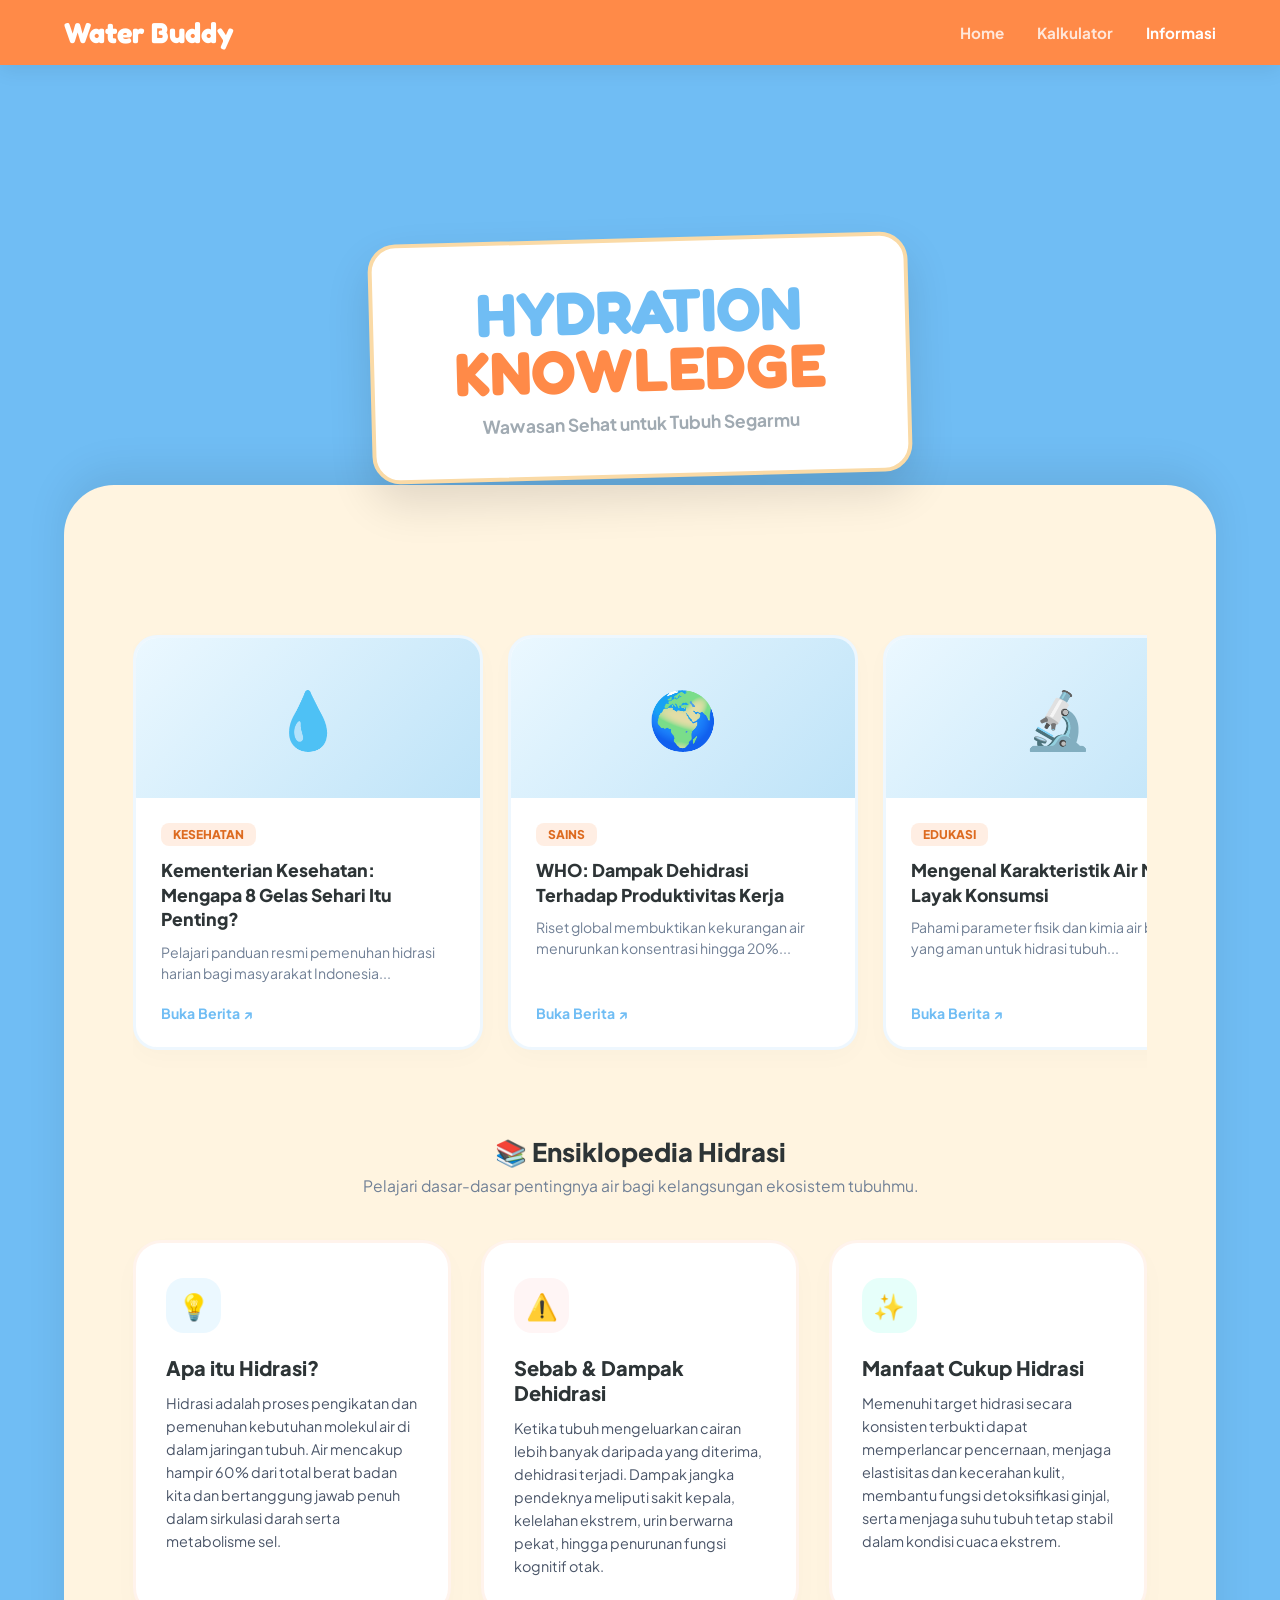
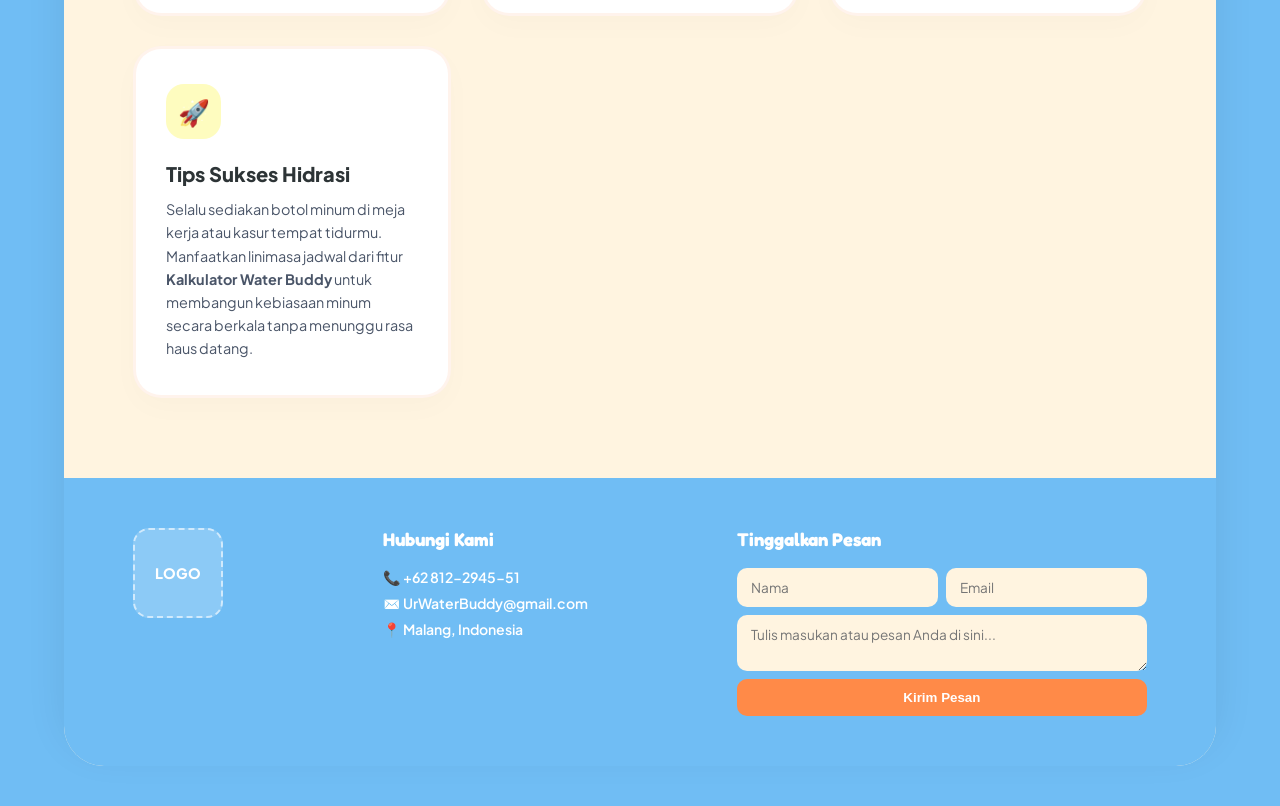
==== informasi.html @ 2d0f349b "Add files via upload" ====
<!DOCTYPE html>
<html lang="id">
<head>
    <meta charset="UTF-8">
    <meta name="viewport" content="width=device-width, initial-scale=1.0">
    <title>Water Buddy - Informasi Hidrasi</title>
    <link rel="stylesheet" href="Informasistyle.css">
    <link href="https://fonts.googleapis.com/css2?family=Fredoka:wght@500;700&family=Plus+Jakarta+Sans:wght@600;700;800&display=swap" rel="stylesheet">
</head>
<body>

    <header id="navbar">
        <div class="nav-container">
            <div class="logo">Water Buddy</div>
            <nav class="nav-links">
                <a href="home.html">Home</a>
                <a href="kalkulator.html">Kalkulator</a>
                <a href="informasi.html" class="active">Informasi</a>
            </nav>
        </div>
    </header>

    <div class="full-blue-canvas">
        
        <div class="bubble-ambient-container">
            <div class="bubble"></div>
            <div class="bubble"></div>
            <div class="bubble"></div>
            <div class="bubble"></div>
            <div class="bubble"></div>
            <div class="bubble"></div>
            <div class="bubble"></div>
            <div class="bubble"></div>
        </div>

        <section class="hero-wrapper">
            <div class="hero-title-overlay">
                <div class="floating-title-card">
                    <h1>HYDRATION<br><span class="orange-text">KNOWLEDGE</span></h1>
                    <p class="tagline">Wawasan Sehat untuk Tubuh Segarmu</p>
                </div>
            </div>
        </section>

        <main class="cream-layer-content">
            
            <section class="slider-section-wrapper">
                
                <div class="news-slider-container" id="news-slider">
                    
                    <a href="https://www.kemkes.go.id" target="_blank" rel="noopener noreferrer" class="news-card">
                        <div class="card-image-placeholder">💧</div>
                        <div class="card-info-content">
                            <span class="news-tag">Kesehatan</span>
                            <h3>Kementerian Kesehatan: Mengapa 8 Gelas Sehari Itu Penting?</h3>
                            <p>Pelajari panduan resmi pemenuhan hidrasi harian bagi masyarakat Indonesia...</p>
                            <span class="read-more-lbl">Buka Berita ↗</span>
                        </div>
                    </a>

                    <a href="https://www.who.int" target="_blank" rel="noopener noreferrer" class="news-card">
                        <div class="card-image-placeholder">🌍</div>
                        <div class="card-info-content">
                            <span class="news-tag">Sains</span>
                            <h3>WHO: Dampak Dehidrasi Terhadap Produktivitas Kerja</h3>
                            <p>Riset global membuktikan kekurangan air menurunkan konsentrasi hingga 20%...</p>
                            <span class="read-more-lbl">Buka Berita ↗</span>
                        </div>
                    </a>

                    <a href="https://www.purnamalab.com" target="_blank" rel="noopener noreferrer" class="news-card">
                        <div class="card-image-placeholder">🔬</div>
                        <div class="card-info-content">
                            <span class="news-tag">Edukasi</span>
                            <h3>Mengenal Karakteristik Air Minum Layak Konsumsi</h3>
                            <p>Pahami parameter fisik dan kimia air bersih yang aman untuk hidrasi tubuh...</p>
                            <span class="read-more-lbl">Buka Berita ↗</span>
                        </div>
                    </a>

                    <a href="https://www.klikdokter.com" target="_blank" rel="noopener noreferrer" class="news-card">
                        <div class="card-image-placeholder">🏃‍♂️</div>
                        <div class="card-info-content">
                            <span class="news-tag">Olahraga</span>
                            <h3>Aturan Minum Air Saat Berolahraga Berat</h3>
                            <p>Jangan tunggu haus! Ini takaran rehidrasi terbaik sebelum dan sesudah olahraga...</p>
                            <span class="read-more-lbl">Buka Berita ↗</span>
                        </div>
                    </a>

                </div>
            </section>

            <section class="edu-grid-section-wrapper">
                <h2 class="panel-title-highlight text-center">📚 Ensiklopedia Hidrasi</h2>
                <p class="edu-subtitle text-center">Pelajari dasar-dasar pentingnya air bagi kelangsungan ekosistem tubuhmu.</p>
                
                <div class="edu-grid-container">
                    
                    <div class="edu-card animate-card">
                        <div class="edu-icon-circle">💡</div>
                        <h3>Apa itu Hidrasi?</h3>
                        <p>Hidrasi adalah proses pengikatan dan pemenuhan kebutuhan molekul air di dalam jaringan tubuh. Air mencakup hampir 60% dari total berat badan kita dan bertanggung jawab penuh dalam sirkulasi darah serta metabolisme sel.</p>
                    </div>

                    <div class="edu-card animate-card">
                        <div class="edu-icon-circle">⚠️</div>
                        <h3>Sebab & Dampak Dehidrasi</h3>
                        <p>Ketika tubuh mengeluarkan cairan lebih banyak daripada yang diterima, dehidrasi terjadi. Dampak jangka pendeknya meliputi sakit kepala, kelelahan ekstrem, urin berwarna pekat, hingga penurunan fungsi kognitif otak.</p>
                    </div>

                    <div class="edu-card animate-card">
                        <div class="edu-icon-circle">✨</div>
                        <h3>Manfaat Cukup Hidrasi</h3>
                        <p>Memenuhi target hidrasi secara konsisten terbukti dapat memperlancar pencernaan, menjaga elastisitas dan kecerahan kulit, membantu fungsi detoksifikasi ginjal, serta menjaga suhu tubuh tetap stabil dalam kondisi cuaca ekstrem.</p>
                    </div>

                    <div class="edu-card animate-card">
                        <div class="edu-icon-circle">🚀</div>
                        <h3>Tips Sukses Hidrasi</h3>
                        <p>Selalu sediakan botol minum di meja kerja atau kasur tempat tidurmu. Manfaatkan linimasa jadwal dari fitur <b>Kalkulator Water Buddy</b> untuk membangun kebiasaan minum secara berkala tanpa menunggu rasa haus datang.</p>
                    </div>

                </div>
            </section>

            <footer class="embedded-footer">
                <div class="footer-grid">
                    <div class="footer-col logo-space">
                        <div class="dashed-logo-box">LOGO</div>
                    </div>
                    <div class="footer-col contact-space">
                        <h4>Hubungi Kami</h4>
                        <p>📞 +62 812-2945-51</p>
                        <p>✉️ UrWaterBuddy@gmail.com</p>
                        <p>📍 Malang, Indonesia</p>
                    </div>
                    <div class="footer-col form-space">
                        <h4>Tinggalkan Pesan</h4>
                        <form onsubmit="event.preventDefault(); alert('Pesan Anda berhasil dikirim!');">
                            <div class="twin-input-row">
                                <input type="text" placeholder="Nama" required>
                                <input type="email" placeholder="Email" required>
                            </div>
                            <textarea placeholder="Tulis masukan atau pesan Anda di sini..." rows="2" required></textarea>
                            <button type="submit" class="submit-form-btn">Kirim Pesan</button>
                        </form>
                    </div>
                </div>
            </footer>

        </main>

    </div>

    <script src="Informasiscript.js"></script>
</body>
</html>
---- Informasistyle.css ----
/* ==========================================================================
   RESET SYSTEM, VARIABLES & BASE STYLES (Sama dengan Home)
   ========================================================================== */
* {
    margin: 0;
    padding: 0;
    box-sizing: border-box;
}

:root {
    --bg-blue: #70BDF4;
    --layer-cream: #FFF4E0;
    --orange-pop: #FF8A48;
    --water-blue: #5BC0F8;
    --text-charcoal: #2D3436;
}

body {
    background-color: var(--bg-blue);
    font-family: 'Plus Jakarta Sans', sans-serif;
    color: var(--text-charcoal);
}

/* ==========================================================================
   HEADER / NAVBAR STYLE
   ========================================================================== */
#navbar {
    position: fixed;
    top: 0; left: 0; width: 100%;
    padding: 15px 0;
    z-index: 1000;
    background: var(--orange-pop);
    box-shadow: 0 4px 20px rgba(0, 0, 0, 0.08);
    transition: all 0.3s ease;
}

#navbar.scrolled {
    padding: 10px 0;
    background: rgba(255, 138, 72, 0.85);
    backdrop-filter: blur(15px);
    -webkit-backdrop-filter: blur(15px);
}

.nav-container {
    width: 90%;
    max-width: 1200px;
    margin: 0 auto;
    display: flex;
    justify-content: space-between;
    align-items: center;
}

.logo {
    font-family: 'Fredoka', sans-serif;
    font-size: 1.8rem;
    font-weight: 700;
    color: white;
}

.nav-links a {
    text-decoration: none;
    color: white;
    font-weight: 700;
    margin-left: 30px;
    font-size: 0.95rem;
    opacity: 0.8;
    transition: opacity 0.2s;
}

.nav-links a:hover, .nav-links a.active {
    opacity: 1;
}

/* ==========================================================================
   AMBIENT GELEMBUNG SYSTEM
   ========================================================================== */
.full-blue-canvas {
    position: relative;
    width: 100%;
    padding: 0 5% 40px 5%;
}

.bubble-ambient-container {
    position: absolute;
    top: 0; left: 0; width: 100%; height: 480px;
    pointer-events: none;
    z-index: 1;
    overflow: hidden;
}

.bubble {
    position: absolute;
    top: 100%;
    background: rgba(255, 255, 255, 0.25);
    border: 1px solid rgba(255, 255, 255, 0.45);
    border-radius: 50%;
    animation: floatUpTop 8s infinite linear;
}

.bubble::before {
    content: '';
    position: absolute;
    top: 20%; left: 20%; width: 25%; height: 25%;
    background: rgba(255, 255, 255, 0.4);
    border-radius: 50%;
}

.bubble:nth-child(1) { width: 35px; height: 35px; left: 8%;  animation-duration: 7s;  animation-delay: 0s; }
.bubble:nth-child(2) { width: 20px; height: 20px; left: 20%; animation-duration: 9s;  animation-delay: 2s; }
.bubble:nth-child(3) { width: 50px; height: 50px; left: 35%; animation-duration: 11s; animation-delay: 1s; }
.bubble:nth-child(4) { width: 25px; height: 25px; left: 50%; animation-duration: 8s;  animation-delay: 4s; }
.bubble:nth-child(5) { width: 40px; height: 40px; left: 68%; animation-duration: 10s; animation-delay: 1.5s; }
.bubble:nth-child(6) { width: 18px; height: 18px; left: 82%; animation-duration: 6s;  animation-delay: 5s; }
.bubble:nth-child(7) { width: 42px; height: 42px; left: 15%; animation-duration: 9s;  animation-delay: 3s; }
.bubble:nth-child(8) { width: 28px; height: 28px; left: 90%; animation-duration: 7s;  animation-delay: 6s; }

@keyframes floatUpTop {
    0% { top: 100%; transform: translateX(0) scale(0.8); opacity: 0; }
    15% { opacity: 1; }
    85% { opacity: 1; }
    100% { top: -50px; transform: translateX(25px) scale(1.1); opacity: 0; }
}

/* ==========================================================================
   HERO SECTIONS STYLE
   ========================================================================== */
.hero-wrapper {
    margin-top: 110px;
    width: 100%;
    height: 55vh;
    min-height: 380px;
    position: relative;
    border-radius: 35px;
    overflow: hidden;
}

.hero-title-overlay {
    position: absolute;
    top: 0; left: 0; width: 100%; height: 100%;
    display: flex;
    justify-content: center;
    align-items: center;
    z-index: 15;
}

.floating-title-card {
    position: relative;
    z-index: 16;
    background-color: white;
    padding: 40px 80px;
    border-radius: 28px;
    border: 4px solid #FADAA6;
    text-align: center;
    box-shadow: 0 20px 45px rgba(0, 0, 0, 0.12);
    transform: rotate(-1.5deg);
}

.floating-title-card h1 {
    font-family: 'Fredoka', sans-serif;
    font-size: 3.8rem;
    line-height: 0.95;
    color: var(--bg-blue);
}

.floating-title-card .orange-text {
    color: var(--orange-pop);
}

.tagline {
    margin-top: 14px;
    font-weight: 700;
    color: #A0AAB2;
    font-size: 1.1rem;
}

/* ==========================================================================
   CREAM LAYER CONTENT
   ========================================================================== */
.cream-layer-content {
    background-color: var(--layer-cream);
    margin-top: -120px;
    position: relative;
    z-index: 10;
    border-radius: 50px 50px 40px 40px;
    box-shadow: 0 -15px 40px rgba(0, 0, 0, 0.08);
    overflow: hidden;
}

.panel-title-highlight {
    font-size: 1.6rem;
    font-weight: 800;
    color: var(--text-charcoal);
}

/* ==========================================================================
   SECTION 1 STYLE: THE INTERACTIVE SLIDER
   ========================================================================== */
.slider-section-wrapper {
    padding: 140px 6% 20px 6%; 
}

.section-header-row {
    display: flex;
    justify-content: space-between;
    align-items: center;
    margin-bottom: 25px;
}

.slider-arrows {
    display: flex;
    gap: 10px;
}

.arrow-btn {
    background: white;
    border: 2px solid #E2E8F0;
    color: var(--text-charcoal);
    width: 45px; height: 45px;
    border-radius: 50%;
    cursor: pointer;
    font-size: 1.1rem;
    font-weight: bold;
    display: flex;
    justify-content: center;
    align-items: center;
    box-shadow: 0 4px 10px rgba(0,0,0,0.04);
    transition: all 0.2s ease;
}

.arrow-btn:hover {
    background: var(--orange-pop);
    color: white;
    border-color: var(--orange-pop);
    transform: scale(1.08);
}

/* Kunci Utama Slider Horizontal Bergeser Luas */
.news-slider-container {
    display: flex;
    gap: 25px;
    overflow-x: auto;
    padding: 10px 5px 25px 5px;
    
    /* Memicu efek snap agar geseran card berhenti presisi di tengah/tepi */
    scroll-snap-type: x mandatory; 
    scroll-behavior: smooth;
    
    /* Menyembunyikan scrollbar standar browser demi kerapian UI */
    -ms-overflow-style: none;  
    scrollbar-width: none;  
}

.news-slider-container::-webkit-scrollbar {
    display: none; /* Sembunyikan scrollbar di Chrome/Safari */
}

/* Desain Item Box Card Berita */
.news-card {
    flex: 0 0 350px; /* Lebar statis card saat berjejer ke samping */
    scroll-snap-align: start; /* Titik kunci snap geser */
    background: white;
    border-radius: 24px;
    overflow: hidden;
    text-decoration: none; /* Hilangkan garis bawah link */
    color: inherit;
    display: flex;
    flex-direction: column;
    border: 3px solid rgba(112, 189, 244, 0.12);
    box-shadow: 0 8px 25px rgba(0, 0, 0, 0.02);
    transition: all 0.3s cubic-bezier(0.175, 0.885, 0.32, 1.15);
}

.news-card:hover {
    transform: translateY(-8px);
    border-color: var(--bg-blue);
    box-shadow: 0 15px 35px rgba(112, 189, 244, 0.2);
}

.card-image-placeholder {
    height: 160px;
    background: linear-gradient(135deg, #EBF8FF, #BEE3F8);
    display: flex;
    justify-content: center;
    align-items: center;
    font-size: 3.5rem;
}

.card-info-content {
    padding: 25px;
    display: flex;
    flex-direction: column;
    flex-grow: 1;
}

.news-tag {
    align-self: flex-start;
    font-size: 0.75rem;
    font-weight: 800;
    background: rgba(255, 138, 72, 0.15);
    color: #DD6B20;
    padding: 4px 12px;
    border-radius: 8px;
    text-transform: uppercase;
    margin-bottom: 12px;
}

.card-info-content h3 {
    font-size: 1.1rem;
    font-weight: 800;
    line-height: 1.4;
    margin-bottom: 10px;
    color: var(--text-charcoal);
}

.card-info-content p {
    font-size: 0.88rem;
    color: #718096;
    line-height: 1.5;
    margin-bottom: 20px;
    flex-grow: 1;
}

.read-more-lbl {
    font-size: 0.88rem;
    font-weight: 700;
    color: var(--bg-blue);
    transition: color 0.2s;
}

.news-card:hover .read-more-lbl {
    color: var(--orange-pop);
}

/* ==========================================================================
   SECTION 2 STYLE: THE ENCYCLOPEDIA GRID
   ========================================================================== */
.edu-grid-section-wrapper {
    padding: 40px 6% 80px 6%;
}

.text-center { text-align: center; }
.edu-subtitle {
    font-size: 0.98rem;
    color: #718096;
    margin-top: 8px;
    margin-bottom: 45px;
}

.edu-grid-container {
    display: grid;
    grid-template-columns: repeat(auto-fit, minmax(260px, 1fr));
    gap: 30px;
}

.edu-card {
    background: white;
    padding: 35px 30px;
    border-radius: 28px;
    border: 3px solid rgba(255, 138, 72, 0.1);
    box-shadow: 0 10px 30px rgba(0,0,0,0.02);
    transition: all 0.3s ease;
}

.edu-card:hover {
    transform: scale(1.03);
    background: #FFFDF9;
    border-color: var(--orange-pop);
}

.edu-icon-circle {
    width: 55px; height: 55px;
    background: #FFF5F5;
    border-radius: 18px;
    font-size: 1.6rem;
    display: flex;
    justify-content: center;
    align-items: center;
    margin-bottom: 22px;
}

/* Custom background icon unik per box */
.edu-grid-container .edu-card:nth-child(1) .edu-icon-circle { background: #EBF8FF; }
.edu-grid-container .edu-card:nth-child(2) .edu-icon-circle { background: #FFF5F5; }
.edu-grid-container .edu-card:nth-child(3) .edu-icon-circle { background: #E6FFFA; }
.edu-grid-container .edu-card:nth-child(4) .edu-icon-circle { background: #FEFCBF; }

.edu-card h3 {
    font-size: 1.25rem;
    font-weight: 800;
    margin-bottom: 12px;
}

.edu-card p {
    font-size: 0.9rem;
    color: #4A5568;
    line-height: 1.6;
}

/* ==========================================================================
   FOOTER SECTION (Sama dengan Home)
   ========================================================================== */
.embedded-footer {
    background-color: var(--bg-blue);
    padding: 50px 6%;
    color: white;
}

.footer-grid {
    display: grid;
    grid-template-columns: 0.8fr 1.2fr 1.5fr;
    gap: 40px;
}

.dashed-logo-box {
    width: 90px; height: 90px;
    background: rgba(255, 255, 255, 0.2);
    border: 2px dashed rgba(255, 255, 255, 0.6);
    border-radius: 16px;
    display: flex; justify-content: center; align-items: center;
    font-weight: 800; font-size: 0.9rem;
}

.footer-col h4 {
    font-family: 'Fredoka', sans-serif;
    font-size: 1.15rem;
    margin-bottom: 18px;
}

.contact-space p {
    font-size: 0.88rem; margin-bottom: 8px; font-weight: 600;
}

.form-space form { display: flex; flex-direction: column; gap: 8px; }
.twin-input-row { display: flex; gap: 8px; }
.twin-input-row input { flex: 1; }

.form-space input, .form-space textarea {
    padding: 11px 14px; border-radius: 10px; border: none;
    background-color: var(--layer-cream);
    font-family: 'Plus Jakarta Sans', sans-serif;
    font-size: 0.85rem; color: var(--text-charcoal);
}

.submit-form-btn {
    background-color: var(--orange-pop); color: white; border: none;
    padding: 11px; border-radius: 10px; font-weight: 700; cursor: pointer;
}

/* ==========================================================================
   RESPONSIVE MEDIA QUERY
   ========================================================================== */
@media (max-width: 950px) {
    .news-card { flex: 0 0 290px; } /* Di layar kecil, perkecil lebar intip card */
    .footer-grid {
        grid-template-columns: 1fr;
        text-align: center;
        gap: 30px;
    }
    .dashed-logo-box { margin: 0 auto; }
    .twin-input-row { flex-direction: column; }
    .nav-links { display: none; }
    .floating-title-card h1 { font-size: 2.4rem; }
    .floating-title-card { padding: 20px 40px; }
    .cream-layer-content { margin-top: -60px; }
}
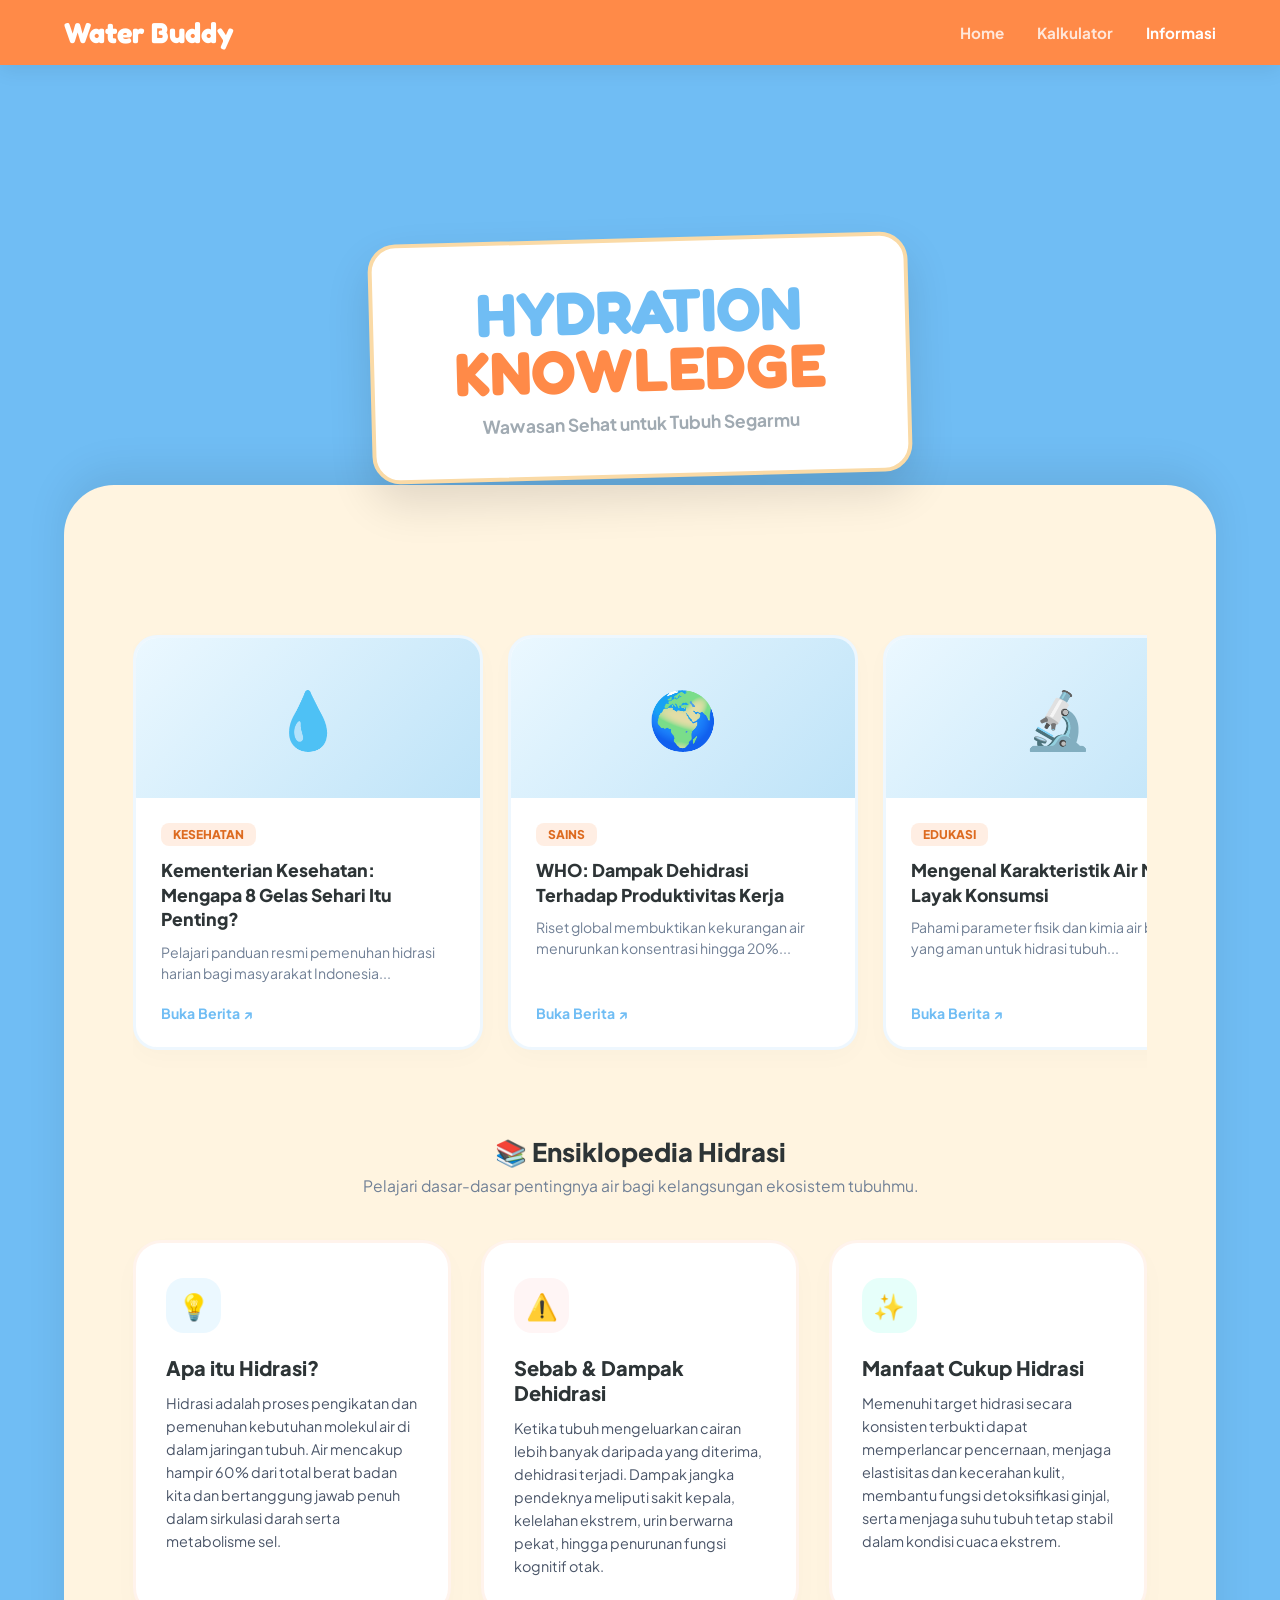
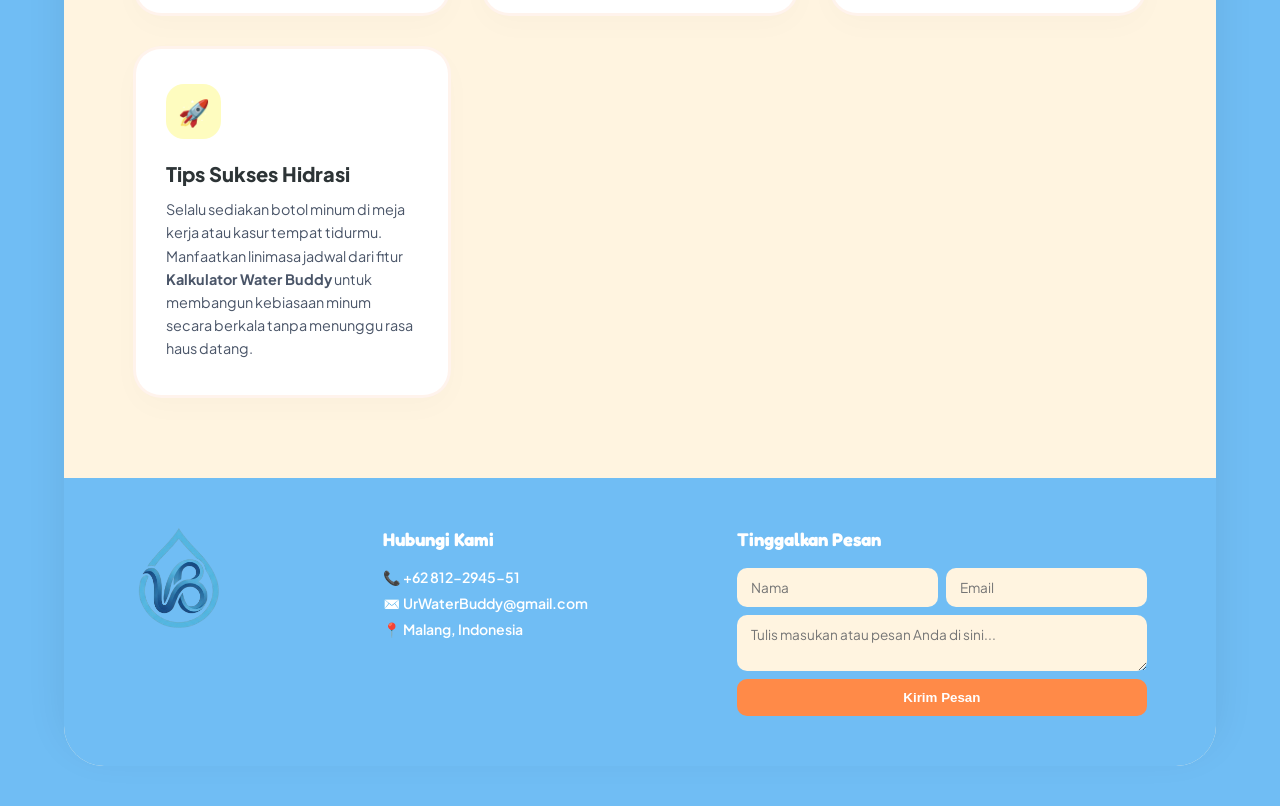
==== commit f341b0d7: "update logo" ====
--- a/informasi.html
+++ b/informasi.html
@@ -13,7 +13,7 @@
         <div class="nav-container">
             <div class="logo">Water Buddy</div>
             <nav class="nav-links">
-                <a href="home.html">Home</a>
+                <a href="index.html">Home</a>
                 <a href="kalkulator.html">Kalkulator</a>
                 <a href="informasi.html" class="active">Informasi</a>
             </nav>
@@ -127,7 +127,7 @@
             <footer class="embedded-footer">
                 <div class="footer-grid">
                     <div class="footer-col logo-space">
-                        <div class="dashed-logo-box">LOGO</div>
+                        <img src="logo.png" alt="Logo Water Buddy" class="footer-logo-img">
                     </div>
                     <div class="footer-col contact-space">
                         <h4>Hubungi Kami</h4>
--- a/Informasistyle.css
+++ b/Informasistyle.css
@@ -411,13 +411,10 @@
     gap: 40px;
 }
 
-.dashed-logo-box {
-    width: 90px; height: 90px;
-    background: rgba(255, 255, 255, 0.2);
-    border: 2px dashed rgba(255, 255, 255, 0.6);
-    border-radius: 16px;
-    display: flex; justify-content: center; align-items: center;
-    font-weight: 800; font-size: 0.9rem;
+.footer-logo-img {
+    max-width: 90px;
+    height: auto;
+    display: block;
 }
 
 .footer-col h4 {
